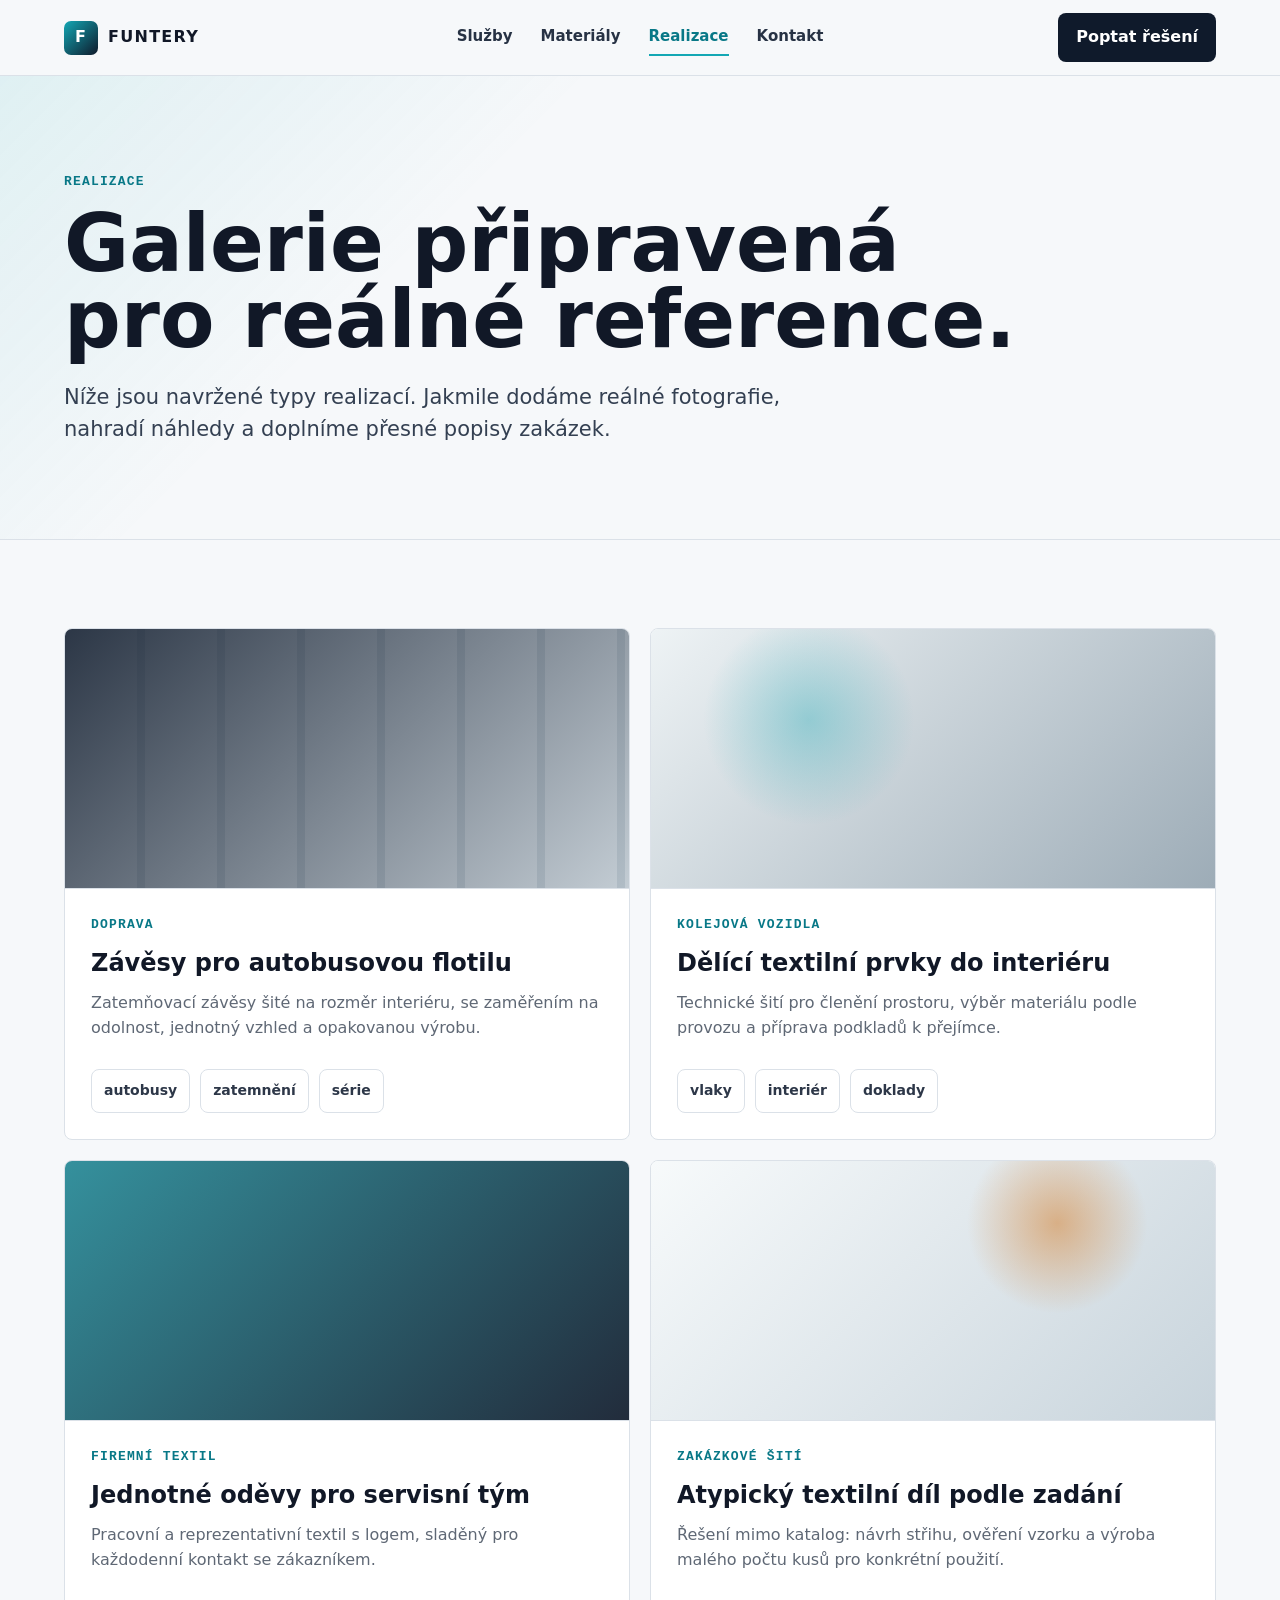
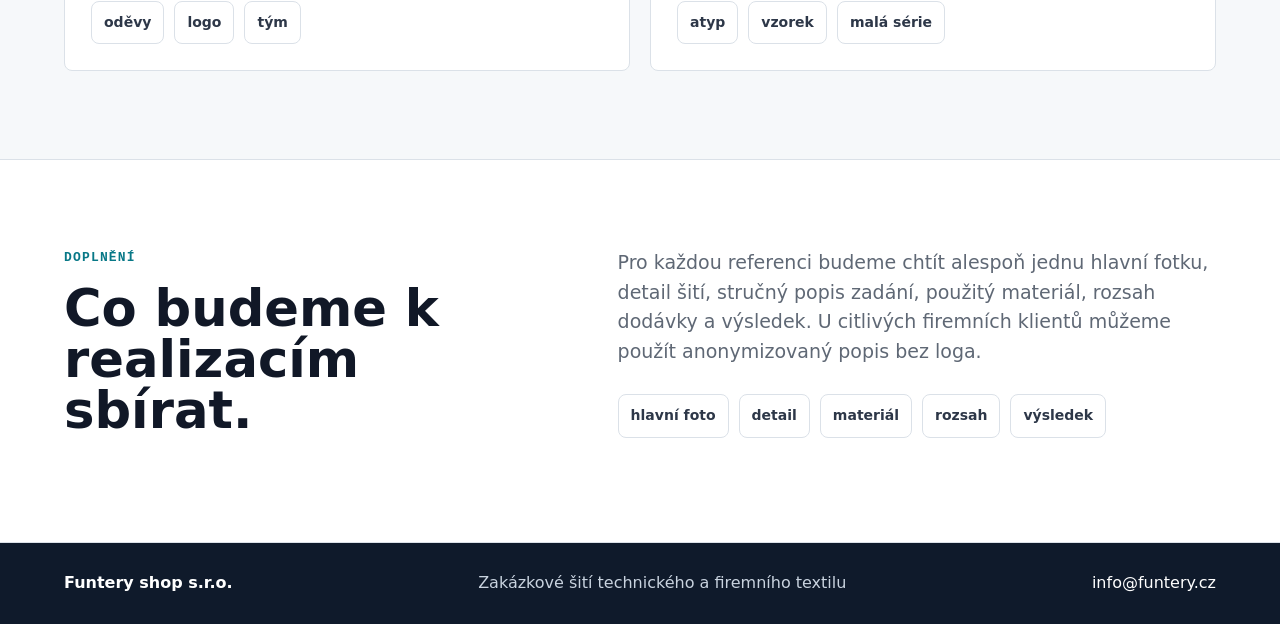
==== realizace.html @ 592ee34d "Convert site to multipage structure" ====
<!doctype html>
<html lang="cs">
  <head>
    <meta charset="utf-8">
    <meta name="viewport" content="width=device-width, initial-scale=1">
    <title>Realizace | Funtery</title>
    <meta name="description" content="Připravená galerie realizací Funtery: dopravní závěsy, firemní textil, zakázkové šití a materiálové vzorky.">
    <link rel="stylesheet" href="styles.css">
  </head>
  <body>
    <header class="site-header">
      <a class="brand" href="index.html" aria-label="Funtery domů"><span class="brand-mark">F</span><span>Funtery</span></a>
      <nav class="nav" aria-label="Hlavní navigace">
        <a href="sluzby.html">Služby</a>
        <a href="materialy.html">Materiály</a>
        <a class="active" href="realizace.html">Realizace</a>
        <a href="kontakt.html">Kontakt</a>
      </nav>
      <a class="header-cta" href="kontakt.html">Poptat řešení</a>
    </header>

    <main>
      <section class="page-hero">
        <p class="eyebrow">Realizace</p>
        <h1>Galerie připravená pro reálné reference.</h1>
        <p class="lead">Níže jsou navržené typy realizací. Jakmile dodáme reálné fotografie, nahradí náhledy a doplníme přesné popisy zakázek.</p>
      </section>

      <section class="section">
        <div class="gallery-grid">
          <article class="case-card">
            <div class="case-thumb transport"></div>
            <div class="case-body">
              <p class="eyebrow">Doprava</p>
              <h3>Závěsy pro autobusovou flotilu</h3>
              <p>Zatemňovací závěsy šité na rozměr interiéru, se zaměřením na odolnost, jednotný vzhled a opakovanou výrobu.</p>
              <div class="badges"><span>autobusy</span><span>zatemnění</span><span>série</span></div>
            </div>
          </article>
          <article class="case-card">
            <div class="case-thumb rail"></div>
            <div class="case-body">
              <p class="eyebrow">Kolejová vozidla</p>
              <h3>Dělící textilní prvky do interiéru</h3>
              <p>Technické šití pro členění prostoru, výběr materiálu podle provozu a příprava podkladů k přejímce.</p>
              <div class="badges"><span>vlaky</span><span>interiér</span><span>doklady</span></div>
            </div>
          </article>
          <article class="case-card">
            <div class="case-thumb uniform"></div>
            <div class="case-body">
              <p class="eyebrow">Firemní textil</p>
              <h3>Jednotné oděvy pro servisní tým</h3>
              <p>Pracovní a reprezentativní textil s logem, sladěný pro každodenní kontakt se zákazníkem.</p>
              <div class="badges"><span>oděvy</span><span>logo</span><span>tým</span></div>
            </div>
          </article>
          <article class="case-card">
            <div class="case-thumb custom"></div>
            <div class="case-body">
              <p class="eyebrow">Zakázkové šití</p>
              <h3>Atypický textilní díl podle zadání</h3>
              <p>Řešení mimo katalog: návrh střihu, ověření vzorku a výroba malého počtu kusů pro konkrétní použití.</p>
              <div class="badges"><span>atyp</span><span>vzorek</span><span>malá série</span></div>
            </div>
          </article>
        </div>
      </section>

      <section class="section split process-section">
        <div>
          <p class="eyebrow">Doplnění</p>
          <h2>Co budeme k realizacím sbírat.</h2>
        </div>
        <div class="credibility-list">
          <p>Pro každou referenci budeme chtít alespoň jednu hlavní fotku, detail šití, stručný popis zadání, použitý materiál, rozsah dodávky a výsledek. U citlivých firemních klientů můžeme použít anonymizovaný popis bez loga.</p>
          <div class="badges"><span>hlavní foto</span><span>detail</span><span>materiál</span><span>rozsah</span><span>výsledek</span></div>
        </div>
      </section>
    </main>

    <footer class="footer">
      <strong>Funtery shop s.r.o.</strong>
      <span>Zakázkové šití technického a firemního textilu</span>
      <a href="mailto:info@funtery.cz">info@funtery.cz</a>
    </footer>
  </body>
</html>
---- styles.css ----
:root {
  --ink: #111827;
  --muted: #5f6875;
  --line: #dbe1e8;
  --paper: #f6f8fa;
  --white: #ffffff;
  --teal: #13a7b4;
  --teal-dark: #087887;
  --amber: #d5893f;
  --navy: #0f1a2b;
  --radius: 8px;
  --shadow: 0 24px 70px rgba(16, 24, 40, 0.12);
}

* {
  box-sizing: border-box;
}

html {
  scroll-behavior: smooth;
}

body {
  margin: 0;
  color: var(--ink);
  background: var(--paper);
  font-family: Inter, ui-sans-serif, system-ui, -apple-system, BlinkMacSystemFont, "Segoe UI", sans-serif;
  line-height: 1.55;
}

a {
  color: inherit;
  text-decoration: none;
}

.site-header {
  position: sticky;
  top: 0;
  z-index: 20;
  display: grid;
  grid-template-columns: 1fr auto 1fr;
  align-items: center;
  gap: 24px;
  min-height: 76px;
  padding: 0 5vw;
  background: rgba(246, 248, 250, 0.92);
  border-bottom: 1px solid var(--line);
  backdrop-filter: blur(16px);
}

.brand,
.nav,
.header-cta {
  display: inline-flex;
  align-items: center;
}

.brand {
  gap: 10px;
  font-weight: 800;
  letter-spacing: 0.08em;
  text-transform: uppercase;
}

.brand-mark {
  display: grid;
  place-items: center;
  width: 34px;
  height: 34px;
  color: var(--white);
  background: linear-gradient(135deg, var(--teal), var(--navy));
  border-radius: 7px;
  font-weight: 900;
}

.nav {
  gap: 28px;
  color: #273244;
  font-size: 15px;
  font-weight: 650;
}

.nav a {
  padding: 6px 0;
  border-bottom: 2px solid transparent;
}

.nav a:hover,
.nav a.active {
  color: var(--teal-dark);
  border-bottom-color: var(--teal);
}

.header-cta {
  justify-self: end;
  padding: 12px 18px;
  color: var(--white);
  background: var(--navy);
  border-radius: var(--radius);
  font-weight: 750;
}

.hero {
  display: grid;
  grid-template-columns: minmax(0, 0.92fr) minmax(420px, 1.08fr);
  gap: 56px;
  align-items: center;
  min-height: calc(100vh - 76px);
  padding: 56px 5vw 64px;
  background:
    linear-gradient(90deg, rgba(246, 248, 250, 1) 0%, rgba(246, 248, 250, 0.88) 52%, rgba(246, 248, 250, 0.45) 100%),
    radial-gradient(circle at 18% 18%, rgba(19, 167, 180, 0.14), transparent 28%);
}

.hero-copy {
  max-width: 720px;
}

.eyebrow {
  margin: 0 0 14px;
  color: var(--teal-dark);
  font-family: "SFMono-Regular", Consolas, monospace;
  font-size: 13px;
  font-weight: 800;
  letter-spacing: 0.09em;
  text-transform: uppercase;
}

h1,
h2,
h3,
p {
  margin-top: 0;
}

h1 {
  margin-bottom: 24px;
  max-width: 760px;
  font-size: clamp(48px, 6.2vw, 92px);
  line-height: 0.95;
  letter-spacing: 0;
}

h2 {
  margin-bottom: 18px;
  font-size: clamp(34px, 4vw, 60px);
  line-height: 1;
  letter-spacing: 0;
}

h3 {
  margin-bottom: 14px;
  font-size: 24px;
  line-height: 1.18;
}

.lead {
  max-width: 620px;
  color: #344052;
  font-size: 21px;
}

.hero-actions {
  display: flex;
  flex-wrap: wrap;
  gap: 12px;
  margin: 34px 0;
}

.button {
  display: inline-flex;
  align-items: center;
  justify-content: center;
  min-height: 48px;
  padding: 0 20px;
  border: 1px solid transparent;
  border-radius: var(--radius);
  font-weight: 800;
  cursor: pointer;
}

.button.primary {
  color: var(--white);
  background: var(--teal-dark);
}

.button.secondary {
  color: var(--navy);
  background: var(--white);
  border-color: var(--line);
}

.proof-strip {
  display: grid;
  grid-template-columns: repeat(3, 1fr);
  gap: 12px;
  margin: 0;
}

.proof-strip div {
  padding: 16px;
  background: var(--white);
  border: 1px solid var(--line);
  border-radius: var(--radius);
}

.proof-strip dt {
  font-size: 24px;
  font-weight: 900;
}

.proof-strip dd {
  margin: 2px 0 0;
  color: var(--muted);
  font-size: 14px;
}

.hero-media {
  overflow: hidden;
  aspect-ratio: 4 / 5;
  min-height: 620px;
  background: var(--navy);
  border-radius: var(--radius);
  box-shadow: var(--shadow);
}

.hero-media img {
  width: 100%;
  height: 100%;
  object-fit: cover;
}

.page-hero {
  padding: 96px 5vw 72px;
  background:
    linear-gradient(135deg, rgba(19, 167, 180, 0.10), transparent 34%),
    var(--paper);
  border-bottom: 1px solid var(--line);
}

.page-hero h1 {
  max-width: 980px;
}

.page-hero .lead {
  max-width: 780px;
}

.intro {
  padding: 34px 5vw;
  color: var(--white);
  background: var(--navy);
}

.intro p {
  max-width: 1120px;
  margin: 0 auto;
  font-size: clamp(22px, 3vw, 38px);
  line-height: 1.2;
}

.section {
  padding: 88px 5vw;
}

.section-heading {
  display: grid;
  grid-template-columns: minmax(160px, 0.28fr) minmax(0, 0.72fr);
  gap: 48px;
  align-items: start;
  margin-bottom: 36px;
}

.service-grid {
  display: grid;
  grid-template-columns: 1.1fr 0.95fr 0.95fr;
  gap: 18px;
}

.link-grid {
  display: grid;
  grid-template-columns: repeat(4, 1fr);
  gap: 18px;
}

.service-card {
  min-height: 430px;
  padding: 28px;
  background: var(--white);
  border: 1px solid var(--line);
  border-radius: var(--radius);
}

.link-card,
.material-card,
.case-card {
  background: var(--white);
  border: 1px solid var(--line);
  border-radius: var(--radius);
}

.link-card {
  display: block;
  min-height: 320px;
  padding: 26px;
  transition: transform 180ms ease, box-shadow 180ms ease;
}

.link-card:hover {
  transform: translateY(-3px);
  box-shadow: var(--shadow);
}

.link-card.featured {
  color: var(--white);
  background: var(--navy);
  border-color: var(--navy);
}

.link-card p {
  color: var(--muted);
}

.link-card.featured p {
  color: #d9e3ec;
}

.service-card.featured {
  color: var(--white);
  background: var(--navy);
  border-color: var(--navy);
}

.card-number {
  display: block;
  margin-bottom: 56px;
  color: var(--teal);
  font-family: "SFMono-Regular", Consolas, monospace;
  font-weight: 800;
}

.service-card p {
  color: inherit;
}

.service-card:not(.featured) p,
.service-card:not(.featured) li {
  color: var(--muted);
}

.material-grid {
  display: grid;
  grid-template-columns: repeat(3, 1fr);
  gap: 18px;
}

.material-card {
  min-height: 420px;
  padding: 28px;
}

.material-card p,
.material-card li {
  color: var(--muted);
}

.swatch {
  display: block;
  width: 100%;
  height: 120px;
  margin-bottom: 28px;
  border-radius: var(--radius);
  border: 1px solid rgba(15, 26, 43, 0.12);
}

.swatch.navy {
  background:
    repeating-linear-gradient(90deg, rgba(255,255,255,.08) 0 2px, transparent 2px 18px),
    linear-gradient(135deg, #111827, #1d324f);
}

.swatch.dark {
  background:
    linear-gradient(90deg, rgba(255,255,255,.08), transparent 45%),
    linear-gradient(135deg, #202736, #596879);
}

.swatch.work {
  background:
    repeating-linear-gradient(45deg, rgba(15,26,43,.08) 0 8px, transparent 8px 18px),
    linear-gradient(135deg, #e7edf0, #bfcbd3);
}

ul {
  display: grid;
  gap: 8px;
  margin: 22px 0 0;
  padding-left: 18px;
}

.process-section {
  background: var(--white);
  border-block: 1px solid var(--line);
}

.process {
  display: grid;
  grid-template-columns: repeat(4, 1fr);
  gap: 1px;
  background: var(--line);
  border: 1px solid var(--line);
}

.process div {
  min-height: 260px;
  padding: 28px;
  background: var(--white);
}

.process span {
  display: inline-grid;
  place-items: center;
  width: 42px;
  height: 42px;
  margin-bottom: 42px;
  color: var(--white);
  background: var(--teal-dark);
  border-radius: 50%;
  font-weight: 900;
}

.process p,
.credibility-list p,
.contact-section p {
  color: var(--muted);
}

.split,
.contact-section {
  display: grid;
  grid-template-columns: 0.9fr 1.1fr;
  gap: 64px;
  align-items: start;
}

.credibility-list {
  font-size: 19px;
}

.badges {
  display: flex;
  flex-wrap: wrap;
  gap: 10px;
  margin-top: 28px;
}

.badges span {
  padding: 10px 12px;
  background: var(--white);
  border: 1px solid var(--line);
  border-radius: var(--radius);
  color: #2d3748;
  font-size: 14px;
  font-weight: 750;
}

.spec-list {
  display: grid;
  gap: 12px;
}

.spec-list div {
  display: grid;
  grid-template-columns: 180px 1fr;
  gap: 18px;
  padding: 18px;
  background: var(--white);
  border: 1px solid var(--line);
  border-radius: var(--radius);
}

.spec-list strong {
  color: var(--navy);
}

.spec-list span {
  color: var(--muted);
}

.gallery-grid {
  display: grid;
  grid-template-columns: repeat(2, 1fr);
  gap: 20px;
}

.case-card {
  overflow: hidden;
}

.case-thumb {
  min-height: 260px;
  border-bottom: 1px solid var(--line);
}

.case-thumb.transport {
  background:
    linear-gradient(135deg, rgba(15, 26, 43, 0.86), rgba(15, 26, 43, 0.12)),
    repeating-linear-gradient(90deg, #dce5eb 0 72px, #c8d4dc 72px 80px);
}

.case-thumb.rail {
  background:
    radial-gradient(circle at 28% 35%, rgba(19, 167, 180, .34), transparent 24%),
    linear-gradient(135deg, #eef3f5, #9dacb7);
}

.case-thumb.uniform {
  background:
    linear-gradient(135deg, rgba(8, 120, 135, .82), rgba(15, 26, 43, .92)),
    repeating-linear-gradient(45deg, rgba(255,255,255,.14) 0 4px, transparent 4px 18px);
}

.case-thumb.custom {
  background:
    radial-gradient(circle at 72% 24%, rgba(213, 137, 63, .58), transparent 20%),
    linear-gradient(135deg, #f7fafb, #c8d4dc);
}

.case-body {
  padding: 26px;
}

.case-body p:not(.eyebrow) {
  color: var(--muted);
}

.quote-band {
  padding: 60px 5vw;
  color: var(--white);
  background: linear-gradient(135deg, var(--teal-dark), var(--navy));
}

.quote-band p {
  max-width: 1060px;
  margin: 0 auto;
  font-size: clamp(26px, 3.5vw, 52px);
  line-height: 1.12;
  font-weight: 850;
}

.contact-section {
  background: var(--paper);
}

.inquiry-form {
  display: grid;
  gap: 16px;
  padding: 28px;
  background: var(--white);
  border: 1px solid var(--line);
  border-radius: var(--radius);
  box-shadow: var(--shadow);
}

label {
  display: grid;
  gap: 7px;
  color: #344052;
  font-size: 14px;
  font-weight: 800;
}

input,
select,
textarea {
  width: 100%;
  padding: 13px 12px;
  color: var(--ink);
  background: #fbfcfd;
  border: 1px solid var(--line);
  border-radius: var(--radius);
  font: inherit;
}

textarea {
  resize: vertical;
}

.footer {
  display: flex;
  flex-wrap: wrap;
  gap: 18px;
  justify-content: space-between;
  padding: 28px 5vw;
  color: var(--white);
  background: var(--navy);
}

.footer span {
  color: #c9d3df;
}

@media (max-width: 980px) {
  .site-header {
    grid-template-columns: 1fr auto;
  }

  .nav {
    display: none;
  }

  .hero,
  .section-heading,
  .split,
  .contact-section {
    grid-template-columns: 1fr;
  }

  .hero {
    gap: 32px;
    min-height: auto;
  }

  .hero-media {
    min-height: 420px;
  }

  .service-grid,
  .link-grid,
  .material-grid,
  .gallery-grid,
  .process {
    grid-template-columns: 1fr;
  }

  .service-card,
  .link-card,
  .process div {
    min-height: auto;
  }

  .spec-list div {
    grid-template-columns: 1fr;
  }

  .card-number,
  .process span {
    margin-bottom: 28px;
  }
}

@media (max-width: 640px) {
  .site-header {
    min-height: 68px;
    padding: 0 18px;
  }

  .brand {
    letter-spacing: 0.04em;
  }

  .header-cta {
    padding: 10px 12px;
    font-size: 13px;
  }

  .hero,
  .section,
  .page-hero,
  .intro,
  .quote-band,
  .footer {
    padding-inline: 18px;
  }

  .proof-strip {
    grid-template-columns: 1fr;
  }

  .hero-media {
    min-height: 320px;
    aspect-ratio: 1 / 1;
  }

  .hero-actions {
    display: grid;
  }

  h1 {
    font-size: 48px;
  }
}
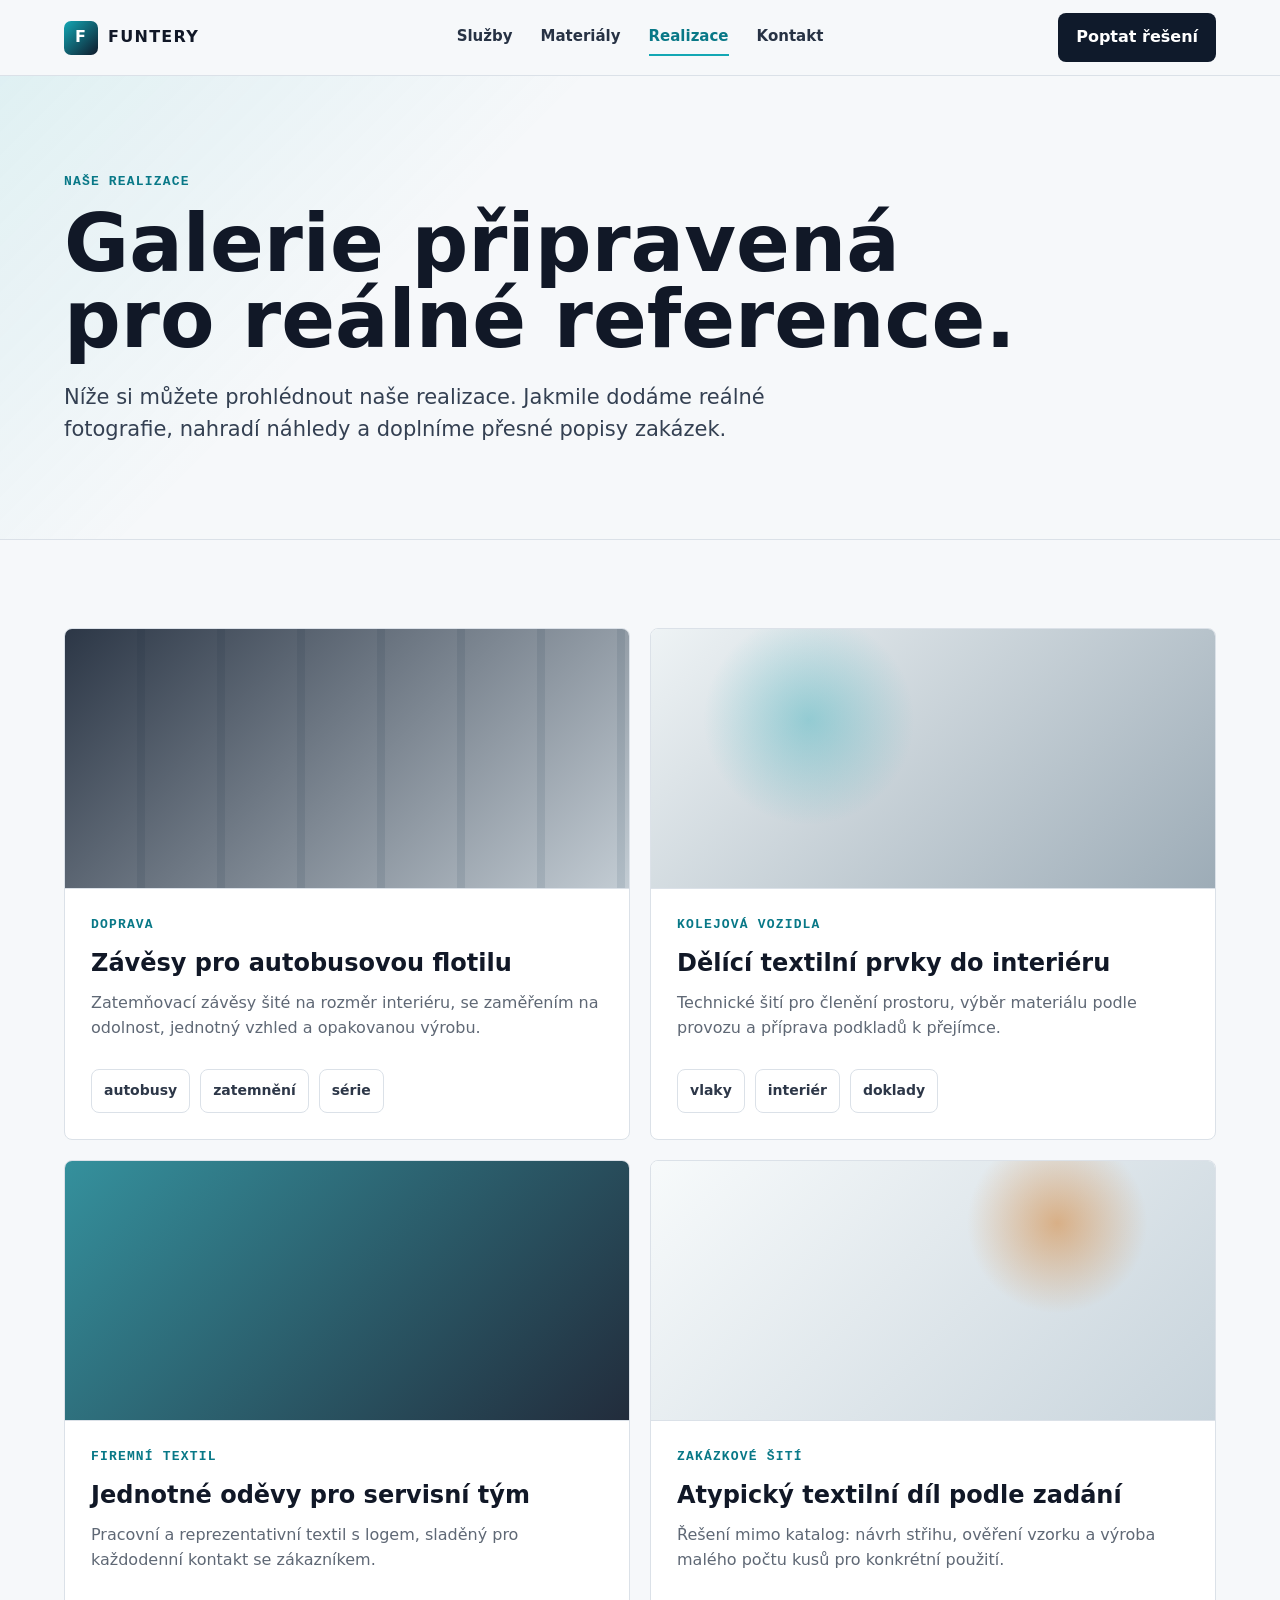
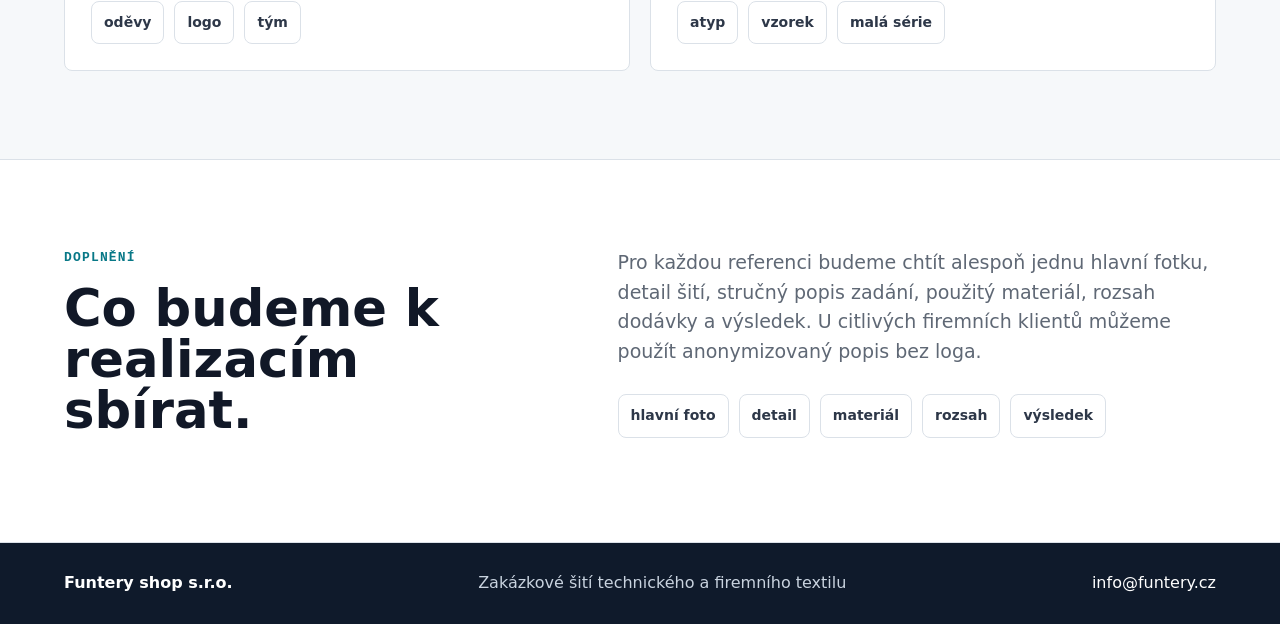
==== commit fd6d2055: "Update section text in realizace.html" ====
--- a/realizace.html
+++ b/realizace.html
@@ -21,9 +21,9 @@
 
     <main>
       <section class="page-hero">
-        <p class="eyebrow">Realizace</p>
+        <p class="eyebrow">Naše realizace</p>
         <h1>Galerie připravená pro reálné reference.</h1>
-        <p class="lead">Níže jsou navržené typy realizací. Jakmile dodáme reálné fotografie, nahradí náhledy a doplníme přesné popisy zakázek.</p>
+        <p class="lead">Níže si můžete prohlédnout naše realizace. Jakmile dodáme reálné fotografie, nahradí náhledy a doplníme přesné popisy zakázek.</p>
       </section>
 
       <section class="section">
